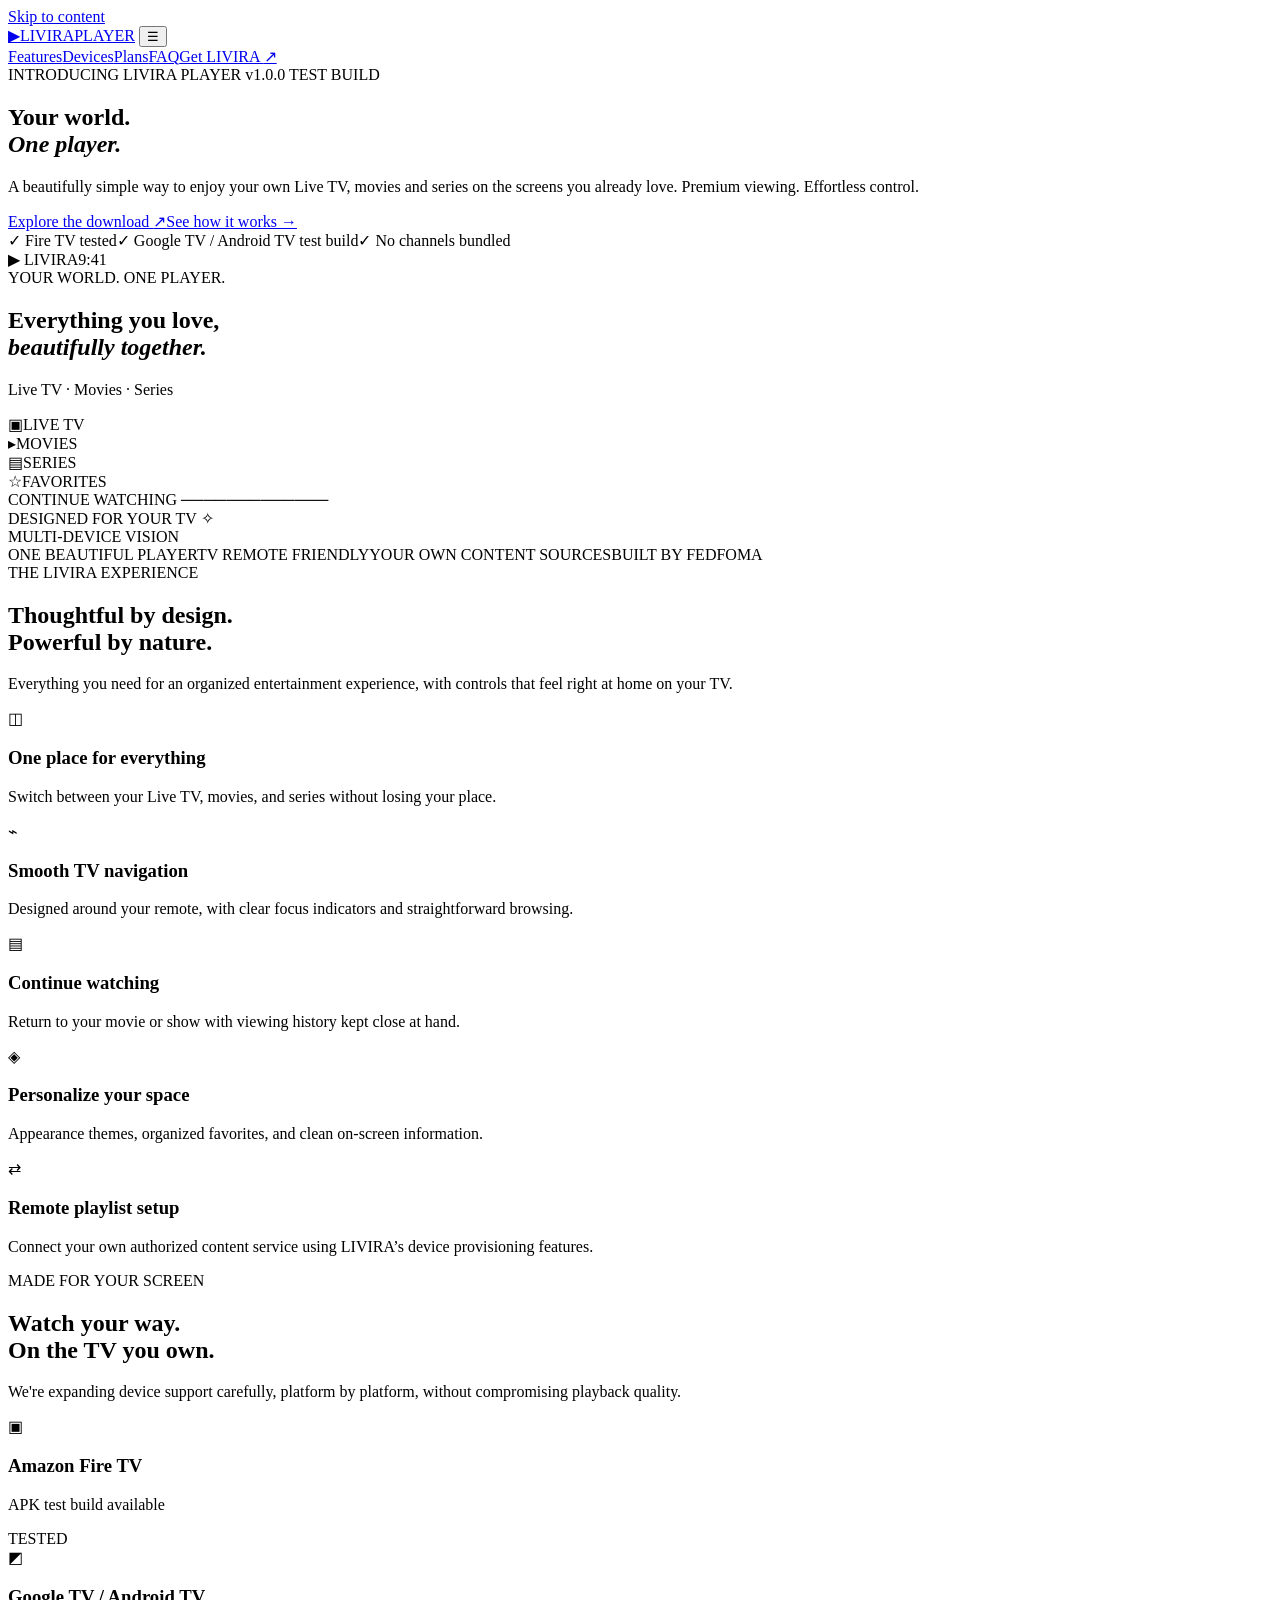
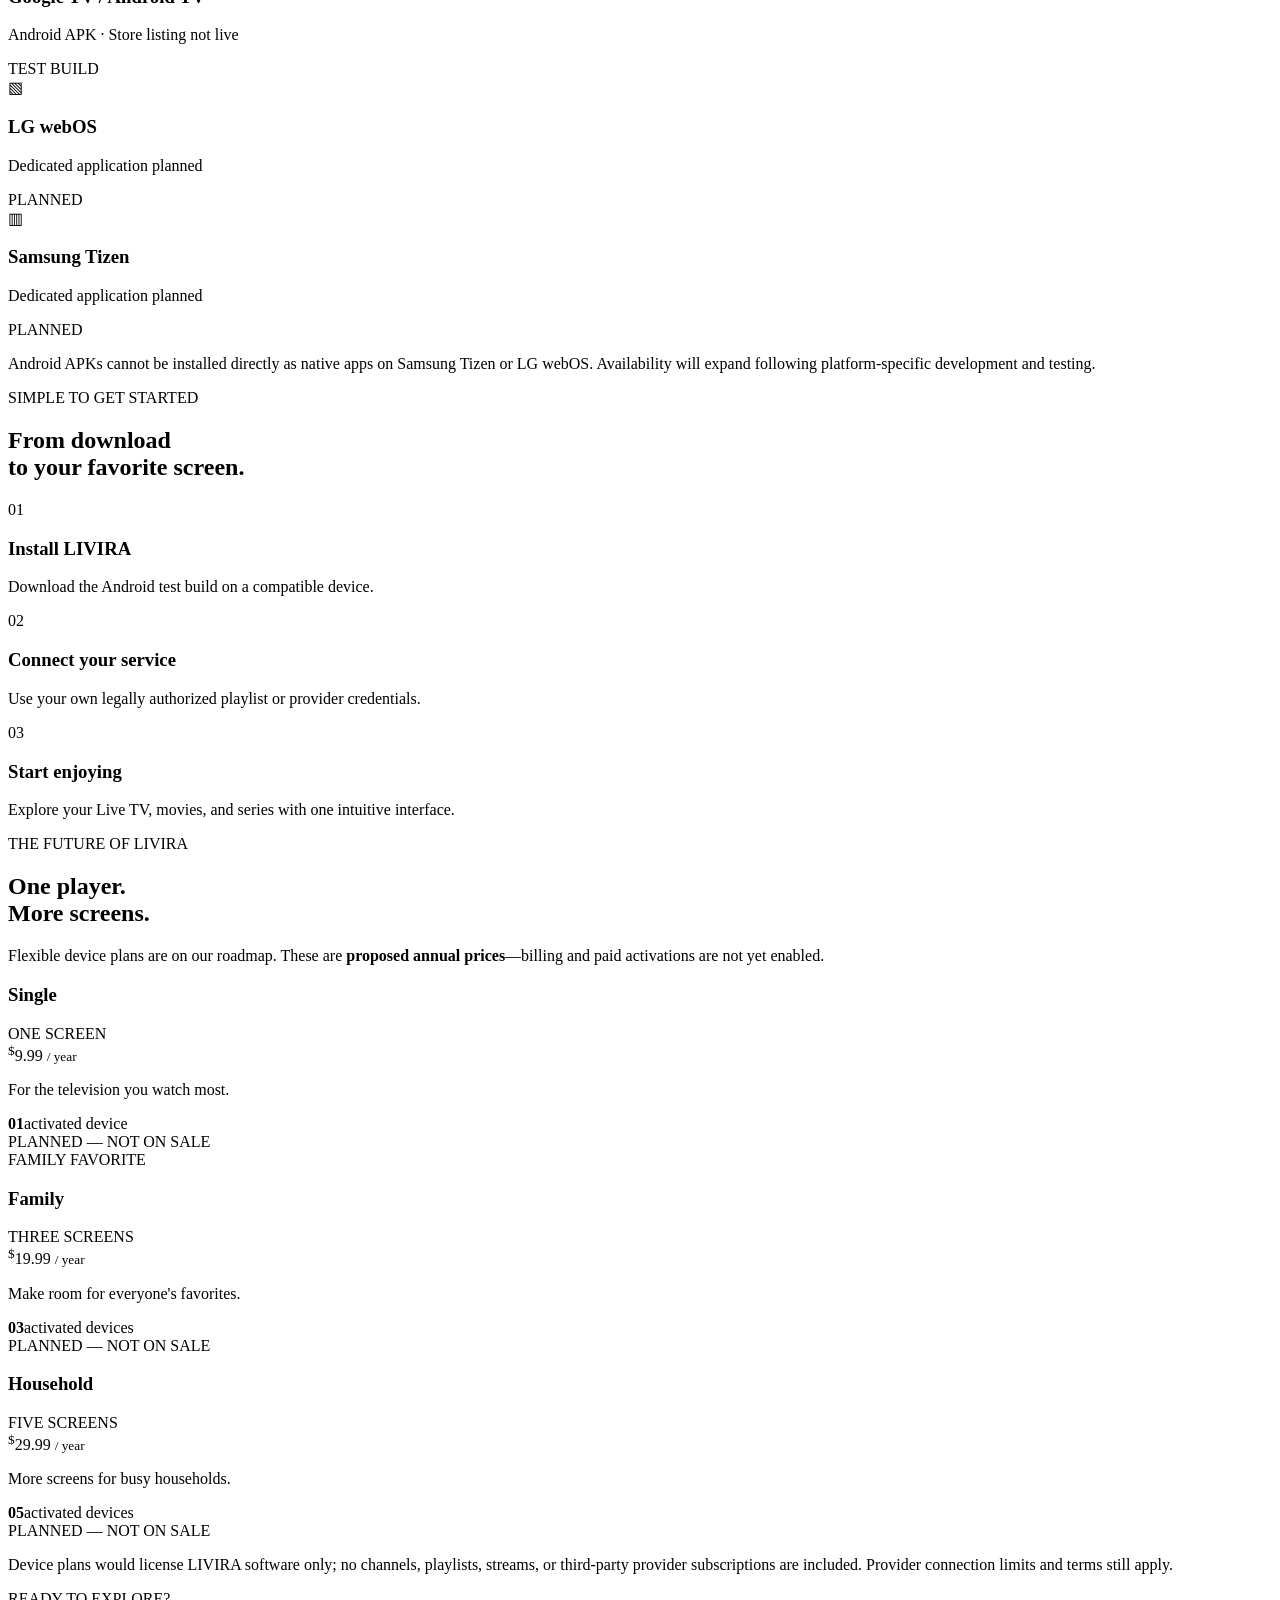
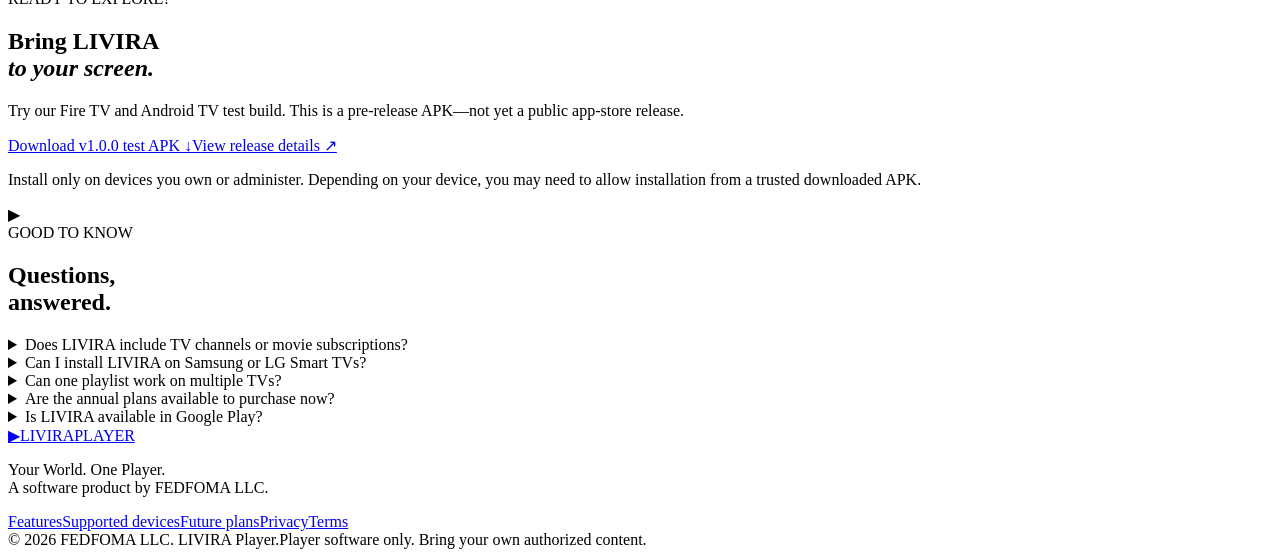
==== index.html @ b3a50a9d "Add LIVIRA website: index.html" ====
<!doctype html>
<html lang="en">
<head>
<meta charset="utf-8"><meta name="viewport" content="width=device-width,initial-scale=1">
<meta name="theme-color" content="#071622"><meta name="description" content="LIVIRA Player brings Live TV, movies, and series together on compatible devices. Bring your own authorized playlists. Free Android TV and Fire TV testing build available.">
<title>LIVIRA Player — Your World. One Player.</title>
<link rel="stylesheet" href="styles.css"><script defer src="app.js"></script>
</head>
<body>
<a class="skip-link" href="#main">Skip to content</a>
<div class="ambient ambient-one"></div><div class="ambient ambient-two"></div>
<header class="site-header"><div class="container nav-wrap">
<a class="brand" href="/" aria-label="LIVIRA Player home"><span class="brand-mark" aria-hidden="true"><span>▶</span></span><span class="brand-type">LIVIRA<span>PLAYER</span></span></a>
<button class="mobile-menu" type="button" aria-label="Toggle menu" aria-expanded="false" aria-controls="primary-nav">☰</button>
<nav class="site-nav" id="primary-nav" aria-label="Main navigation"><a href="#features">Features</a><a href="#devices">Devices</a><a href="#plans">Plans</a><a href="#faq">FAQ</a><a class="nav-cta" href="#download">Get LIVIRA <span aria-hidden="true">↗</span></a></nav>
</div></header>
<main id="main">
<section class="hero container" aria-labelledby="hero-heading"><div class="hero-copy">
<div class="eyebrow"><span class="pulse"></span> INTRODUCING LIVIRA PLAYER <span class="mini-line"></span> v1.0.0 TEST BUILD</div>
<h1 id="hero-heading">Your world.<br><em>One player.</em></h1>
<p class="hero-desc">A beautifully simple way to enjoy your own Live TV, movies and series on the screens you already love. Premium viewing. Effortless control.</p>
<div class="hero-actions"><a class="btn btn-primary" href="#download">Explore the download <span aria-hidden="true">↗</span></a><a class="btn btn-outline" href="#how">See how it works <span aria-hidden="true">→</span></a></div>
<div class="hero-facts"><span><span class="tiny-check">✓</span> Fire TV tested</span><span><span class="tiny-check">✓</span> Google TV / Android TV test build</span><span><span class="tiny-check">✓</span> No channels bundled</span></div>
</div>
<div class="hero-visual" aria-label="Illustrative LIVIRA television interface preview"><div class="tv-frame"><div class="tv-screen"><div class="screen-glow"></div><div class="screen-top"><span class="mock-logo"><span class="play-symbol">▶</span> LIVIRA</span><span class="mock-time">9:41 <i></i></span></div>
<div class="screen-title"><span>YOUR WORLD. ONE PLAYER.</span><h2>Everything you love,<br><em>beautifully together.</em></h2><p>Live TV · Movies · Series</p></div>
<div class="screen-cards"><div class="screen-card selected"><span class="screen-icon">▣</span>LIVE TV</div><div class="screen-card"><span class="screen-icon">▸</span>MOVIES</div><div class="screen-card"><span class="screen-icon">▤</span>SERIES</div><div class="screen-card"><span class="screen-icon">☆</span>FAVORITES</div></div><div class="screen-bottom">CONTINUE WATCHING <span>─────────────</span></div></div></div><div class="tv-base"></div><div class="visual-chip chip-top">DESIGNED FOR YOUR TV <span>✧</span></div><div class="visual-chip chip-bottom"><span class="chip-dot"></span> MULTI-DEVICE VISION</div></div>
</section>
<section class="trust-strip"><div class="container strip-inner"><span>ONE BEAUTIFUL PLAYER</span><span class="strip-divider"></span><span>TV REMOTE FRIENDLY</span><span class="strip-divider"></span><span>YOUR OWN CONTENT SOURCES</span><span class="strip-divider"></span><span>BUILT BY FEDFOMA</span></div></section>
<section id="features" class="section container"><div class="section-head"><div><div class="kicker">THE LIVIRA EXPERIENCE</div><h2>Thoughtful by design.<br><span>Powerful by nature.</span></h2></div><p>Everything you need for an organized entertainment experience, with controls that feel right at home on your TV.</p></div>
<div class="features"><article class="feature featured"><div class="feature-icon">◫</div><h3>One place for everything</h3><p>Switch between your Live TV, movies, and series without losing your place.</p><div class="feature-art"><span class="art-gradient"></span><span class="art-window art-a"></span><span class="art-window art-b"></span><span class="art-window art-c"></span></div></article>
<article class="feature"><div class="feature-icon">⌁</div><h3>Smooth TV navigation</h3><p>Designed around your remote, with clear focus indicators and straightforward browsing.</p></article>
<article class="feature"><div class="feature-icon">▤</div><h3>Continue watching</h3><p>Return to your movie or show with viewing history kept close at hand.</p></article>
<article class="feature"><div class="feature-icon">◈</div><h3>Personalize your space</h3><p>Appearance themes, organized favorites, and clean on-screen information.</p></article>
<article class="feature"><div class="feature-icon">⇄</div><h3>Remote playlist setup</h3><p>Connect your own authorized content service using LIVIRA’s device provisioning features.</p></article></div></section>
<section id="devices" class="section devices-section"><div class="container"><div class="section-head"><div><div class="kicker">MADE FOR YOUR SCREEN</div><h2>Watch your way.<br><span>On the TV you own.</span></h2></div><p>We're expanding device support carefully, platform by platform, without compromising playback quality.</p></div><div class="device-grid"><article class="device-card supported"><div class="device-icon">▣</div><div><h3>Amazon Fire TV</h3><p>APK test build available</p></div><span class="device-state ready">TESTED</span></article><article class="device-card supported"><div class="device-icon">◩</div><div><h3>Google TV / Android TV</h3><p>Android APK · Store listing not live</p></div><span class="device-state">TEST BUILD</span></article><article class="device-card"><div class="device-icon">▧</div><div><h3>LG webOS</h3><p>Dedicated application planned</p></div><span class="device-state future">PLANNED</span></article><article class="device-card"><div class="device-icon">▥</div><div><h3>Samsung Tizen</h3><p>Dedicated application planned</p></div><span class="device-state future">PLANNED</span></article></div><p class="device-note">Android APKs cannot be installed directly as native apps on Samsung Tizen or LG webOS. Availability will expand following platform-specific development and testing.</p></div></section>
<section id="how" class="section container"><div class="section-head"><div><div class="kicker">SIMPLE TO GET STARTED</div><h2>From download<br><span>to your favorite screen.</span></h2></div></div><div class="steps"><div class="step"><div class="step-num">01</div><h3>Install LIVIRA</h3><p>Download the Android test build on a compatible device.</p></div><div class="step"><div class="step-num">02</div><h3>Connect your service</h3><p>Use your own legally authorized playlist or provider credentials.</p></div><div class="step"><div class="step-num">03</div><h3>Start enjoying</h3><p>Explore your Live TV, movies, and series with one intuitive interface.</p></div></div></section>
<section id="plans" class="section pricing-section"><div class="container"><div class="section-head"><div><div class="kicker">THE FUTURE OF LIVIRA</div><h2>One player.<br><span>More screens.</span></h2></div><p>Flexible device plans are on our roadmap. These are <strong>proposed annual prices</strong>—billing and paid activations are not yet enabled.</p></div><div class="pricing-grid"><article class="price-card"><div class="price-top"><h3>Single</h3><span>ONE SCREEN</span></div><div class="price"><sup>$</sup>9.99 <small>/ year</small></div><p>For the television you watch most.</p><div class="price-line"></div><div class="devices-count"><strong>01</strong><span>activated device</span></div><div class="coming">PLANNED — NOT ON SALE</div></article><article class="price-card featured-price"><div class="popular">FAMILY FAVORITE</div><div class="price-top"><h3>Family</h3><span>THREE SCREENS</span></div><div class="price"><sup>$</sup>19.99 <small>/ year</small></div><p>Make room for everyone's favorites.</p><div class="price-line"></div><div class="devices-count"><strong>03</strong><span>activated devices</span></div><div class="coming">PLANNED — NOT ON SALE</div></article><article class="price-card"><div class="price-top"><h3>Household</h3><span>FIVE SCREENS</span></div><div class="price"><sup>$</sup>29.99 <small>/ year</small></div><p>More screens for busy households.</p><div class="price-line"></div><div class="devices-count"><strong>05</strong><span>activated devices</span></div><div class="coming">PLANNED — NOT ON SALE</div></article></div><p class="price-disclaimer">Device plans would license LIVIRA software only; no channels, playlists, streams, or third-party provider subscriptions are included. Provider connection limits and terms still apply.</p></div></section>
<section id="download" class="section download-section"><div class="container download-box"><div class="download-glow"></div><div class="download-content"><div class="kicker">READY TO EXPLORE?</div><h2>Bring LIVIRA<br><em>to your screen.</em></h2><p>Try our Fire TV and Android TV test build. This is a pre-release APK—not yet a public app-store release.</p><div class="download-actions"><a class="btn btn-primary" href="https://github.com/stello602/livira-player-download/releases/download/v1.0.0/app-release.apk" rel="noopener noreferrer">Download v1.0.0 test APK <span aria-hidden="true">↓</span></a><a class="btn btn-outline" href="https://github.com/stello602/livira-player-download/releases/tag/v1.0.0" target="_blank" rel="noopener noreferrer">View release details ↗</a></div><p class="download-note">Install only on devices you own or administer. Depending on your device, you may need to allow installation from a trusted downloaded APK.</p></div><div class="download-decoration"><span>▶</span></div></div></section>
<section id="faq" class="section container faq-section"><div class="section-head"><div><div class="kicker">GOOD TO KNOW</div><h2>Questions,<br><span>answered.</span></h2></div></div><div class="faq-list"><details><summary>Does LIVIRA include TV channels or movie subscriptions?</summary><p>No. LIVIRA is player software. You supply playlists or credentials from services you are authorized to use. LIVIRA does not sell or provide television channels, movies, or media subscriptions.</p></details><details><summary>Can I install LIVIRA on Samsung or LG Smart TVs?</summary><p>Not with the Android APK. Native Samsung Tizen and LG webOS versions are planned but are not yet available.</p></details><details><summary>Can one playlist work on multiple TVs?</summary><p>LIVIRA's future software licensing may support multiple devices, but the content provider sets its own streaming connection rules. You should follow your provider's terms.</p></details><details><summary>Are the annual plans available to purchase now?</summary><p>Not yet. The displayed prices are proposals for future software activation plans. Payment and customer account features are still being developed.</p></details><details><summary>Is LIVIRA available in Google Play?</summary><p>Not yet. The Android test APK is available through the official LIVIRA GitHub release. Google TV / Android TV store distribution is planned.</p></details></div></section>
</main>
<footer class="footer"><div class="container footer-inner"><div><a class="brand" href="/"><span class="brand-mark" aria-hidden="true"><span>▶</span></span><span class="brand-type">LIVIRA<span>PLAYER</span></span></a><p>Your World. One Player.<br>A software product by FEDFOMA LLC.</p></div><div class="footer-links"><a href="#features">Features</a><a href="#devices">Supported devices</a><a href="#plans">Future plans</a><a href="privacy.html">Privacy</a><a href="terms.html">Terms</a></div></div><div class="container bottomline"><span>© <span id="year">2026</span> FEDFOMA LLC. LIVIRA Player.</span><span>Player software only. Bring your own authorized content.</span></div></footer>
</body></html>
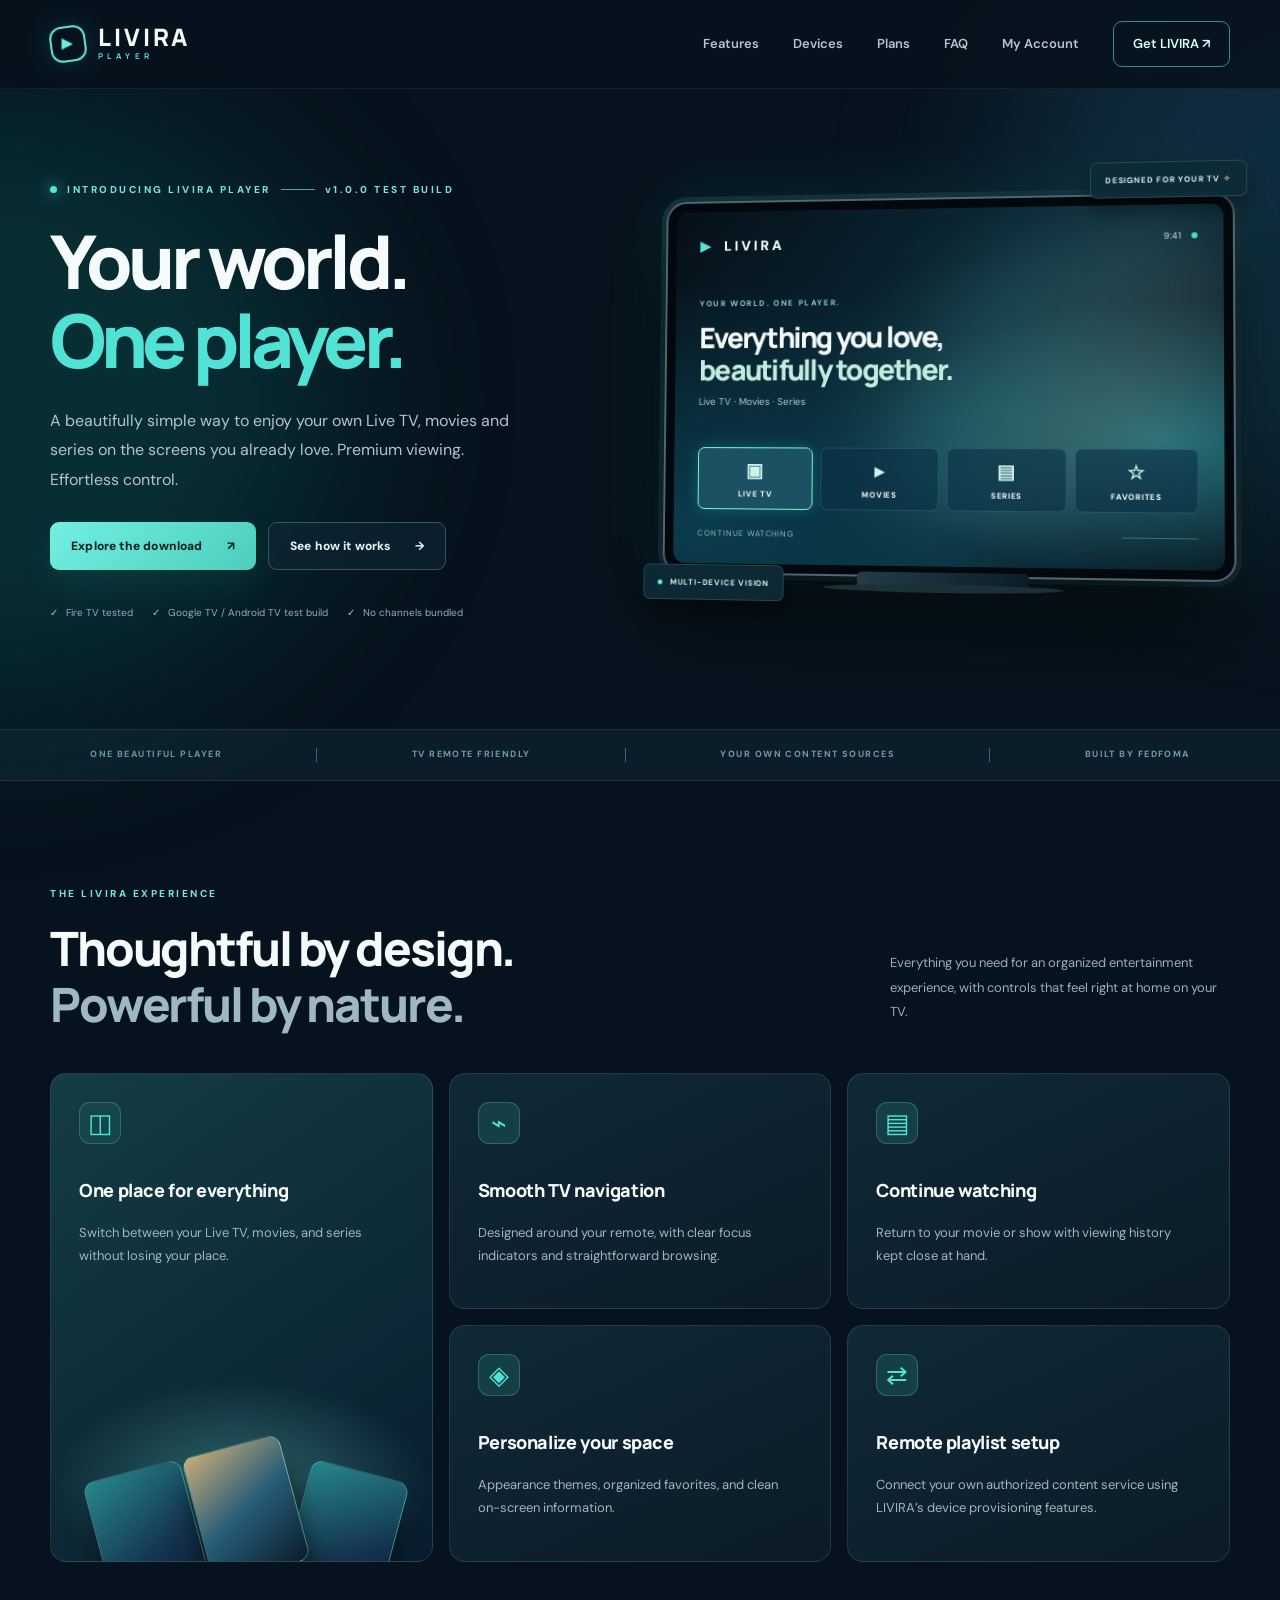
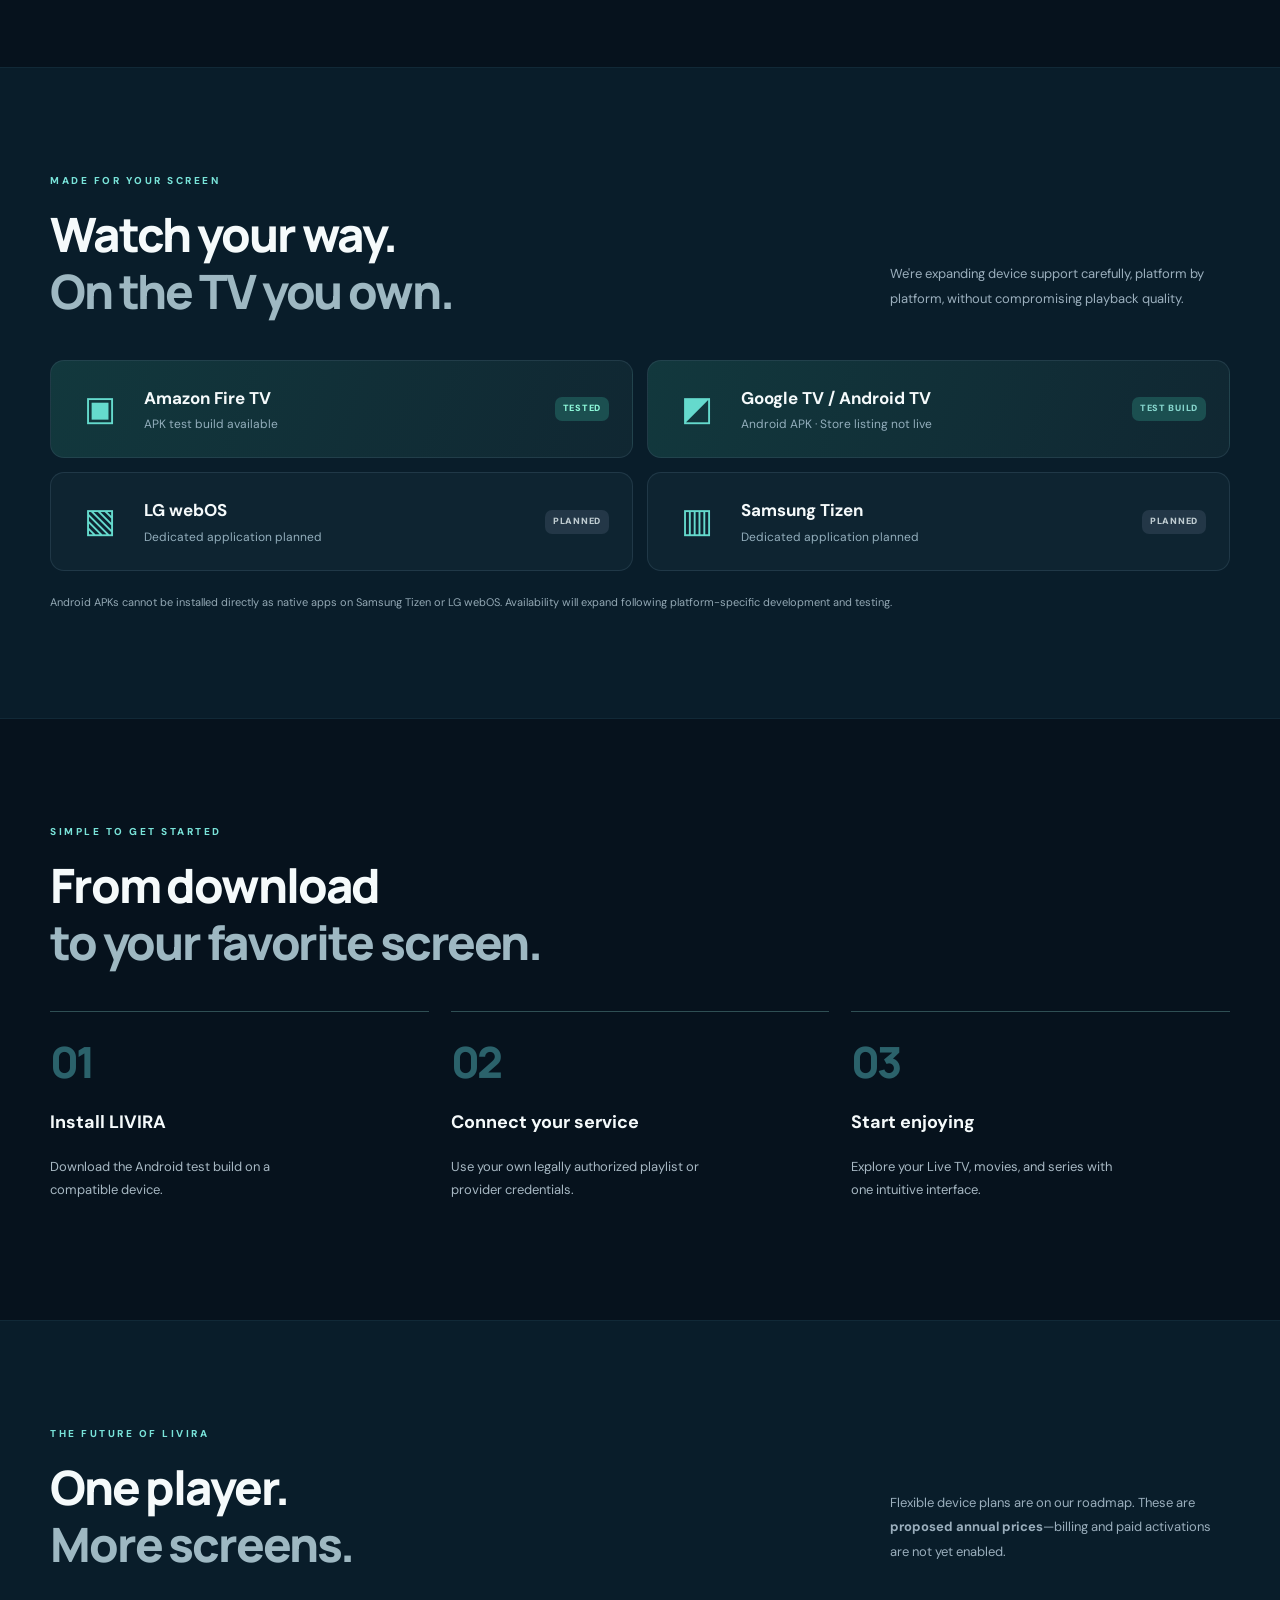
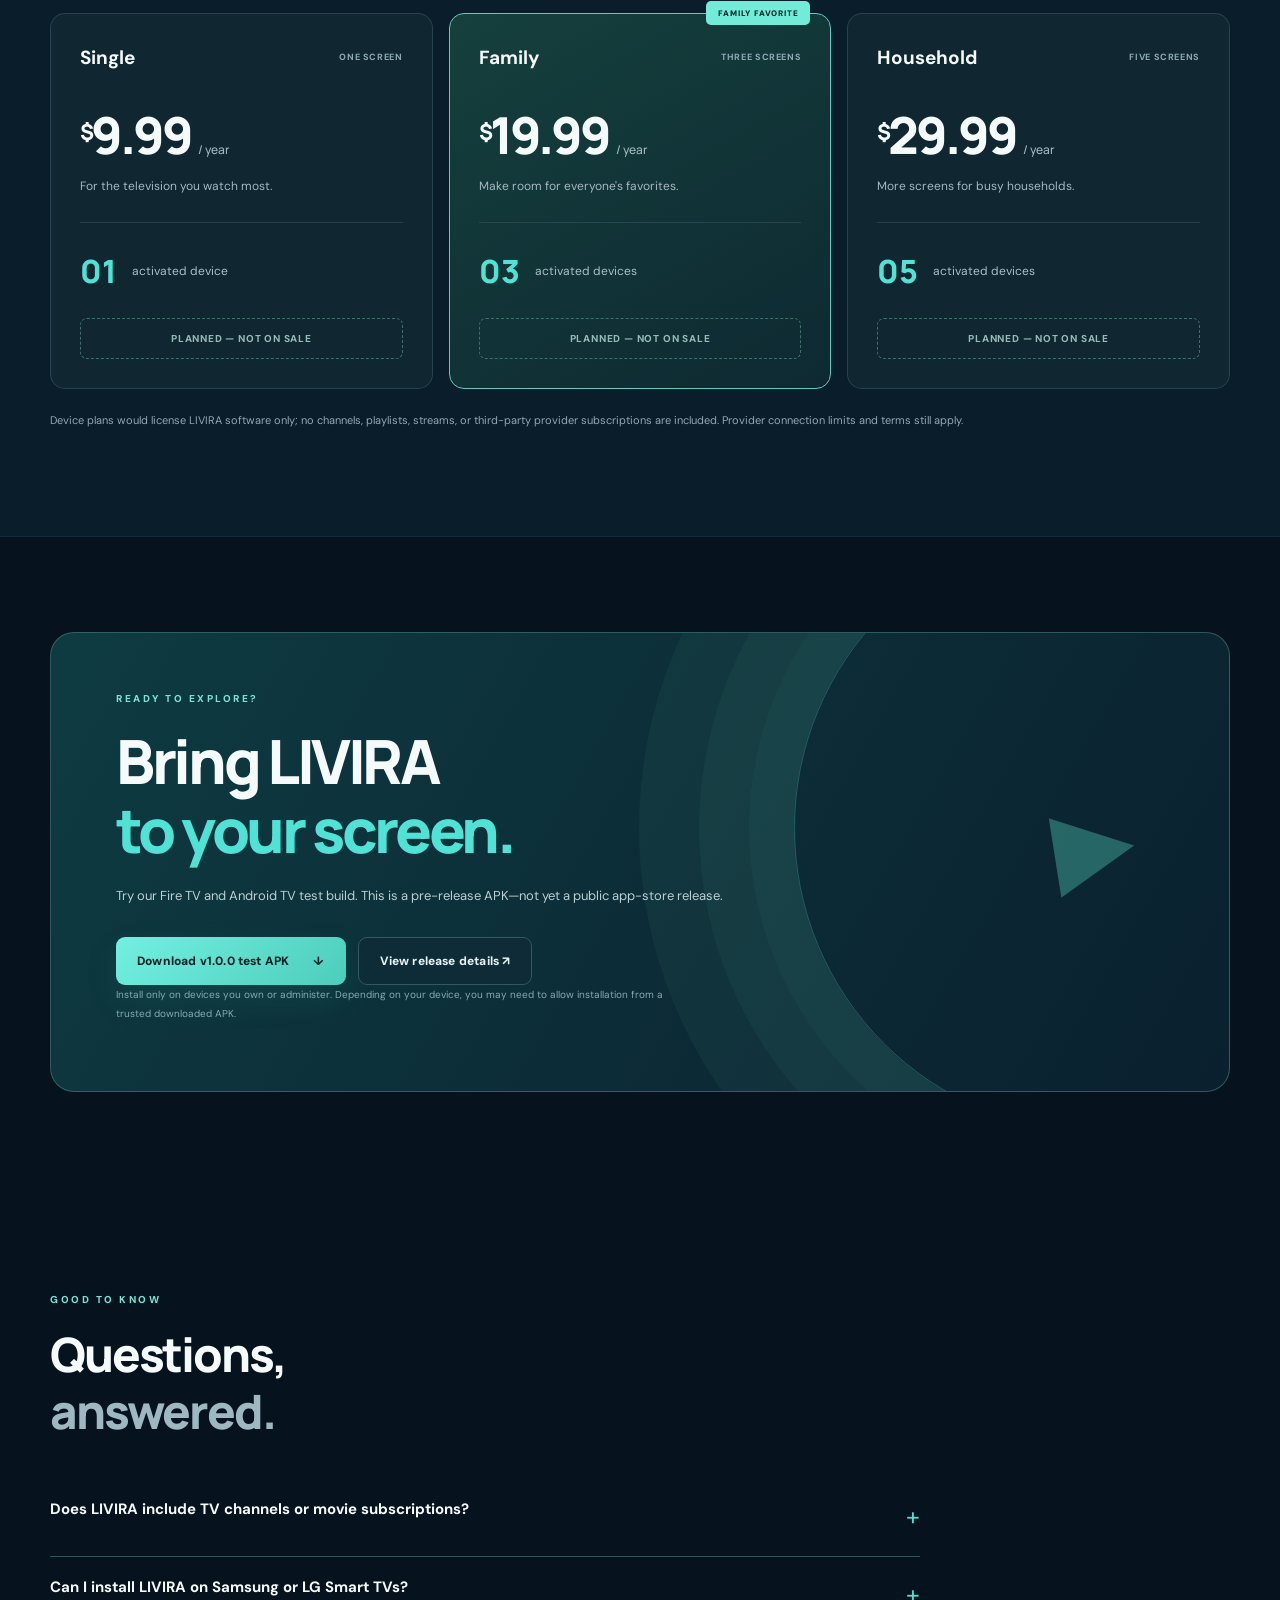
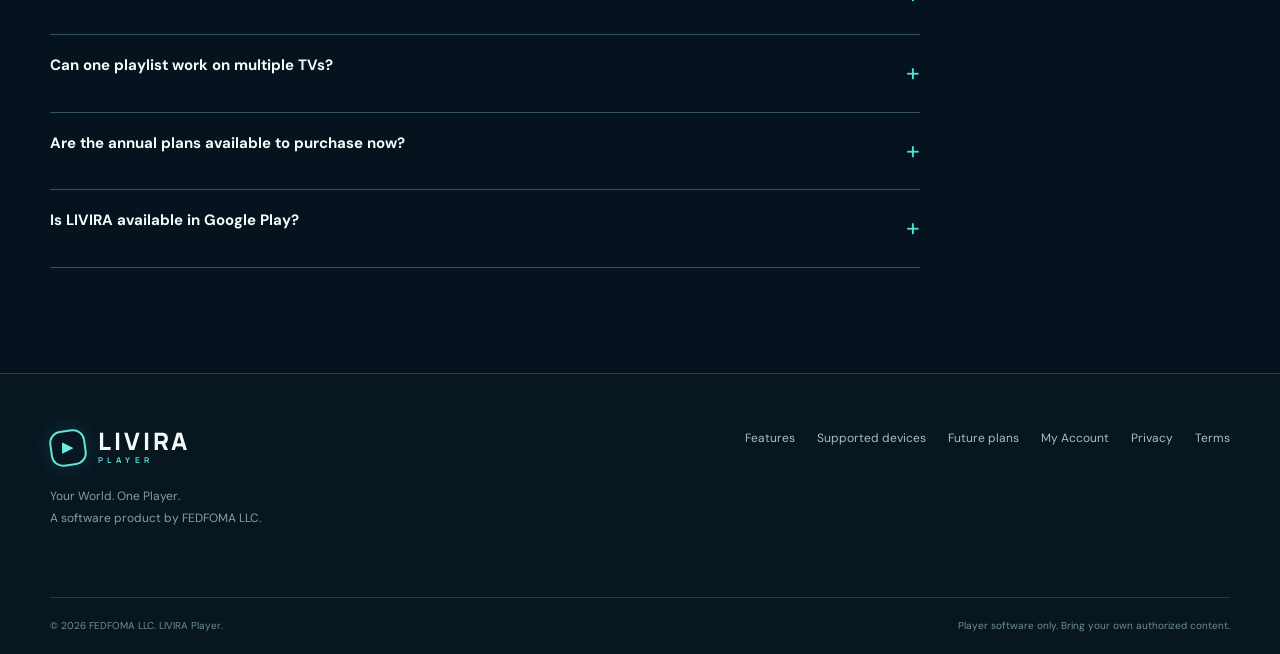
==== commit dbe1f66c: "Link LIVIRA customer account preview from main site" ====
--- a/index.html
+++ b/index.html
@@ -12,7 +12,7 @@
 <header class="site-header"><div class="container nav-wrap">
 <a class="brand" href="/" aria-label="LIVIRA Player home"><span class="brand-mark" aria-hidden="true"><span>▶</span></span><span class="brand-type">LIVIRA<span>PLAYER</span></span></a>
 <button class="mobile-menu" type="button" aria-label="Toggle menu" aria-expanded="false" aria-controls="primary-nav">☰</button>
-<nav class="site-nav" id="primary-nav" aria-label="Main navigation"><a href="#features">Features</a><a href="#devices">Devices</a><a href="#plans">Plans</a><a href="#faq">FAQ</a><a class="nav-cta" href="#download">Get LIVIRA <span aria-hidden="true">↗</span></a></nav>
+<nav class="site-nav" id="primary-nav" aria-label="Main navigation"><a href="#features">Features</a><a href="#devices">Devices</a><a href="#plans">Plans</a><a href="#faq">FAQ</a><a href="/account.html">My Account</a><a class="nav-cta" href="#download">Get LIVIRA <span aria-hidden="true">↗</span></a></nav>
 </div></header>
 <main id="main">
 <section class="hero container" aria-labelledby="hero-heading"><div class="hero-copy">
@@ -37,7 +37,7 @@
 <section id="how" class="section container"><div class="section-head"><div><div class="kicker">SIMPLE TO GET STARTED</div><h2>From download<br><span>to your favorite screen.</span></h2></div></div><div class="steps"><div class="step"><div class="step-num">01</div><h3>Install LIVIRA</h3><p>Download the Android test build on a compatible device.</p></div><div class="step"><div class="step-num">02</div><h3>Connect your service</h3><p>Use your own legally authorized playlist or provider credentials.</p></div><div class="step"><div class="step-num">03</div><h3>Start enjoying</h3><p>Explore your Live TV, movies, and series with one intuitive interface.</p></div></div></section>
 <section id="plans" class="section pricing-section"><div class="container"><div class="section-head"><div><div class="kicker">THE FUTURE OF LIVIRA</div><h2>One player.<br><span>More screens.</span></h2></div><p>Flexible device plans are on our roadmap. These are <strong>proposed annual prices</strong>—billing and paid activations are not yet enabled.</p></div><div class="pricing-grid"><article class="price-card"><div class="price-top"><h3>Single</h3><span>ONE SCREEN</span></div><div class="price"><sup>$</sup>9.99 <small>/ year</small></div><p>For the television you watch most.</p><div class="price-line"></div><div class="devices-count"><strong>01</strong><span>activated device</span></div><div class="coming">PLANNED — NOT ON SALE</div></article><article class="price-card featured-price"><div class="popular">FAMILY FAVORITE</div><div class="price-top"><h3>Family</h3><span>THREE SCREENS</span></div><div class="price"><sup>$</sup>19.99 <small>/ year</small></div><p>Make room for everyone's favorites.</p><div class="price-line"></div><div class="devices-count"><strong>03</strong><span>activated devices</span></div><div class="coming">PLANNED — NOT ON SALE</div></article><article class="price-card"><div class="price-top"><h3>Household</h3><span>FIVE SCREENS</span></div><div class="price"><sup>$</sup>29.99 <small>/ year</small></div><p>More screens for busy households.</p><div class="price-line"></div><div class="devices-count"><strong>05</strong><span>activated devices</span></div><div class="coming">PLANNED — NOT ON SALE</div></article></div><p class="price-disclaimer">Device plans would license LIVIRA software only; no channels, playlists, streams, or third-party provider subscriptions are included. Provider connection limits and terms still apply.</p></div></section>
 <section id="download" class="section download-section"><div class="container download-box"><div class="download-glow"></div><div class="download-content"><div class="kicker">READY TO EXPLORE?</div><h2>Bring LIVIRA<br><em>to your screen.</em></h2><p>Try our Fire TV and Android TV test build. This is a pre-release APK—not yet a public app-store release.</p><div class="download-actions"><a class="btn btn-primary" href="https://github.com/stello602/livira-player-download/releases/download/v1.0.0/app-release.apk" rel="noopener noreferrer">Download v1.0.0 test APK <span aria-hidden="true">↓</span></a><a class="btn btn-outline" href="https://github.com/stello602/livira-player-download/releases/tag/v1.0.0" target="_blank" rel="noopener noreferrer">View release details ↗</a></div><p class="download-note">Install only on devices you own or administer. Depending on your device, you may need to allow installation from a trusted downloaded APK.</p></div><div class="download-decoration"><span>▶</span></div></div></section>
-<section id="faq" class="section container faq-section"><div class="section-head"><div><div class="kicker">GOOD TO KNOW</div><h2>Questions,<br><span>answered.</span></h2></div></div><div class="faq-list"><details><summary>Does LIVIRA include TV channels or movie subscriptions?</summary><p>No. LIVIRA is player software. You supply playlists or credentials from services you are authorized to use. LIVIRA does not sell or provide television channels, movies, or media subscriptions.</p></details><details><summary>Can I install LIVIRA on Samsung or LG Smart TVs?</summary><p>Not with the Android APK. Native Samsung Tizen and LG webOS versions are planned but are not yet available.</p></details><details><summary>Can one playlist work on multiple TVs?</summary><p>LIVIRA's future software licensing may support multiple devices, but the content provider sets its own streaming connection rules. You should follow your provider's terms.</p></details><details><summary>Are the annual plans available to purchase now?</summary><p>Not yet. The displayed prices are proposals for future software activation plans. Payment and customer account features are still being developed.</p></details><details><summary>Is LIVIRA available in Google Play?</summary><p>Not yet. The Android test APK is available through the official LIVIRA GitHub release. Google TV / Android TV store distribution is planned.</p></details></div></section>
+<section id="faq" class="section container faq-section"><div class="section-head"><div><div class="kicker">GOOD TO KNOW</div><h2>Questions,<br><span>answered.</span></h2></div></div><div class="faq-list"><details><summary>Does LIVIRA include TV channels or movie subscriptions?</summary><p>No. LIVIRA is player software. You supply playlists or credentials from services you are authorized to use. LIVIRA does not sell or provide television channels, movies, or media subscriptions.</p></details><details><summary>Can I install LIVIRA on Samsung or LG Smart TVs?</summary><p>Not with the Android APK. Native Samsung Tizen and LG webOS versions are planned but are not yet available.</p></details><details><summary>Can one playlist work on multiple TVs?</summary><p>LIVIRA's future software licensing may support multiple devices, but the content provider sets its own streaming connection rules. You should follow your provider's terms.</p></details><details><summary>Are the annual plans available to purchase now?</summary><p>Not yet. The displayed prices are proposals for future software activation plans. Customer account registration is in early-access testing. Paid checkout and device activation are still being developed.</p></details><details><summary>Is LIVIRA available in Google Play?</summary><p>Not yet. The Android test APK is available through the official LIVIRA GitHub release. Google TV / Android TV store distribution is planned.</p></details></div></section>
 </main>
-<footer class="footer"><div class="container footer-inner"><div><a class="brand" href="/"><span class="brand-mark" aria-hidden="true"><span>▶</span></span><span class="brand-type">LIVIRA<span>PLAYER</span></span></a><p>Your World. One Player.<br>A software product by FEDFOMA LLC.</p></div><div class="footer-links"><a href="#features">Features</a><a href="#devices">Supported devices</a><a href="#plans">Future plans</a><a href="privacy.html">Privacy</a><a href="terms.html">Terms</a></div></div><div class="container bottomline"><span>© <span id="year">2026</span> FEDFOMA LLC. LIVIRA Player.</span><span>Player software only. Bring your own authorized content.</span></div></footer>
+<footer class="footer"><div class="container footer-inner"><div><a class="brand" href="/"><span class="brand-mark" aria-hidden="true"><span>▶</span></span><span class="brand-type">LIVIRA<span>PLAYER</span></span></a><p>Your World. One Player.<br>A software product by FEDFOMA LLC.</p></div><div class="footer-links"><a href="#features">Features</a><a href="#devices">Supported devices</a><a href="#plans">Future plans</a><a href="/account.html">My Account</a><a href="privacy.html">Privacy</a><a href="terms.html">Terms</a></div></div><div class="container bottomline"><span>© <span id="year">2026</span> FEDFOMA LLC. LIVIRA Player.</span><span>Player software only. Bring your own authorized content.</span></div></footer>
 </body></html>
--- a/styles.css
+++ b/styles.css
@@ -0,0 +1,3 @@
+@import url('https://fonts.googleapis.com/css2?family=DM+Sans:wght@400;500;600;700;800&family=Manrope:wght@400;500;600;700;800&display=swap');
+:root{--ink:#07121c;--deep:#081925;--panel:#101f2c;--line:rgba(170,214,218,.14);--white:#f5fafb;--muted:#a0b2c1;--teal:#51e2d6;--gold:#ddb982;--container:1180px}*{box-sizing:border-box}html{scroll-behavior:smooth}body{margin:0;background:#06121d;color:var(--white);font-family:'DM Sans',Arial,sans-serif;line-height:1.55;overflow-x:hidden}a{color:inherit;text-decoration:none}button{font:inherit}h1,h2,h3,p{margin-top:0}button,a,summary{outline-offset:4px}a:focus-visible,button:focus-visible,summary:focus-visible{outline:2px solid var(--teal)}.container{width:min(var(--container),calc(100% - 64px));margin:auto}.skip-link{position:absolute;top:-80px;z-index:100;background:white;color:black;padding:12px}.skip-link:focus{top:0}.ambient{pointer-events:none;position:absolute;border-radius:50%;filter:blur(90px);opacity:.35}.ambient-one{width:720px;height:600px;left:-380px;top:100px;background:#0a645e}.ambient-two{width:650px;height:650px;right:-380px;top:-130px;background:#225b7b}.site-header{position:relative;z-index:10;border-bottom:1px solid rgba(255,255,255,.06);background:rgba(6,18,29,.86);backdrop-filter:blur(20px)}.nav-wrap{height:88px;display:flex;align-items:center;justify-content:space-between}.brand{display:flex;align-items:center;gap:12px}.brand-mark{width:36px;height:36px;border:2px solid #62e4d9;border-radius:12px;display:grid;place-items:center;transform:rotate(-8deg);box-shadow:0 0 25px #3dddd525}.brand-mark span{font-size:15px;color:#67efe2;transform:rotate(8deg)}.brand-type{font:800 24px/1 'Manrope',sans-serif;letter-spacing:.12em}.brand-type>span{display:block;font:700 8px/1.7 'Manrope',sans-serif;color:var(--teal);letter-spacing:.55em}.site-nav{display:flex;align-items:center;gap:34px;font-size:13px;font-weight:600;color:#b6c6d1}.site-nav>a:not(.nav-cta):hover{color:var(--teal)}.nav-cta{padding:12px 19px;border:1px solid #398a8a;border-radius:9px;color:#dcfffa}.nav-cta:hover{background:#12443f}.mobile-menu{display:none;background:none;color:white;border:0;font-size:28px}.hero{min-height:640px;position:relative;display:grid;grid-template-columns:1fr 1.05fr;align-items:center;gap:60px;padding-top:75px;padding-bottom:90px}.eyebrow,.kicker{font-size:10px;letter-spacing:.25em;color:#79e3d9;font-weight:800;display:flex;align-items:center;gap:10px}.pulse{height:7px;width:7px;border-radius:50%;background:#52e6ca;box-shadow:0 0 15px #53ffe9}.mini-line{height:1px;flex:1;max-width:34px;background:#5e9e9c}.hero h1{font:800 clamp(54px,5.8vw,86px)/1.07 'Manrope',sans-serif;letter-spacing:-.065em;margin:23px 0 26px}.hero h1 em,.download-box h2 em{font-style:normal;color:var(--teal)}.hero-desc{max-width:480px;font-size:16px;color:#b4c3ce;line-height:1.85}.hero-actions,.download-actions{display:flex;align-items:center;gap:12px;flex-wrap:wrap;margin-top:28px}.btn{display:inline-flex;align-items:center;justify-content:center;gap:24px;min-height:48px;border-radius:9px;padding:13px 21px;font-weight:800;font-size:12px;letter-spacing:.015em;transition:transform .2s,background .2s}.btn:hover{transform:translateY(-2px)}.btn-primary{background:linear-gradient(135deg,#72efe1,#4dcdbb);color:#072323;box-shadow:0 14px 35px #34cfbb19}.btn-outline{border:1px solid #335763;background:#10283888;color:#e6f2f2}.hero-facts{display:flex;flex-wrap:wrap;gap:12px 19px;color:#94adbb;font-size:10px;margin-top:35px}.tiny-check{color:#61e5d4;margin-right:5px}.hero-visual{position:relative;padding:20px 0 40px;transform:perspective(1200px) rotateY(-6deg) rotateX(2deg)}.tv-frame{border-radius:21px;background:#02080c;padding:9px;border:2px solid #506674;box-shadow:0 35px 85px #000b,0 0 72px #208b8740,0 0 0 5px #162f3a}.tv-screen{min-height:342px;overflow:hidden;position:relative;border-radius:12px;padding:25px;background:radial-gradient(ellipse at 90% 65%,#256e78 0,transparent 42%),radial-gradient(ellipse at 5% 90%,#0a3c4d 0,transparent 55%),linear-gradient(125deg,#061019,#0c3040 62%,#071822);display:flex;flex-direction:column;justify-content:space-between}.screen-glow{position:absolute;right:-50px;top:40px;height:250px;width:440px;border-radius:70%;background:linear-gradient(140deg,transparent 5%,#489e9940,#e2b78520 66%,transparent);filter:blur(35px);transform:rotate(-25deg)}.screen-top,.screen-title,.screen-cards,.screen-bottom{position:relative;z-index:1}.screen-top{display:flex;justify-content:space-between}.mock-logo{color:#e6ffff;font-size:14px;font-weight:900;letter-spacing:.21em}.play-symbol{color:var(--teal);margin-right:5px}.mock-time{font-size:9px;color:#d4e4e4}.mock-time i{width:6px;height:6px;background:#49dbc5;border-radius:50%;display:inline-block;margin-left:8px}.screen-title{margin-top:33px}.screen-title>span{color:#88ccc7;letter-spacing:.2em;font-size:8px;font-weight:800}.screen-title h2{margin:9px 0 8px;font:800 29px/1.13 'Manrope',sans-serif;letter-spacing:-.06em}.screen-title h2 em{font-style:normal;color:#c1eddf}.screen-title p{font-size:10px;color:#acccd0}.screen-cards{display:grid;grid-template-columns:repeat(4,1fr);gap:8px;margin-top:28px}.screen-card{min-height:63px;border-radius:7px;border:1px solid #5792a44d;background:#0b3145a0;display:flex;flex-direction:column;justify-content:center;align-items:center;gap:3px;font-size:8px;font-weight:800;letter-spacing:.09em}.screen-icon{font-size:19px;color:#cef2ed}.screen-card.selected{border:1.5px solid #7df3de;box-shadow:0 0 14px #35dfc73d;background:#1c5163}.screen-bottom{font-size:8px;letter-spacing:.12em;color:#9bb6c1;margin-top:18px;display:flex;justify-content:space-between}.screen-bottom span{letter-spacing:0;color:#4d9b95}.tv-base{width:30%;height:16px;border-radius:5px 5px 0 0;background:linear-gradient(120deg,#253d49,#0a1b27);margin:-5px auto 0;position:relative}.tv-base:after{content:"";position:absolute;width:140%;height:8px;left:-20%;bottom:-4px;border-radius:50%;background:#1b313a}.visual-chip{position:absolute;border:1px solid #4b797966;background:#0d2a36e8;backdrop-filter:blur(9px);border-radius:7px;color:#d5ece8;font-size:8px;font-weight:800;letter-spacing:.1em;padding:11px 14px;box-shadow:0 12px 25px #0006}.chip-top{right:-12px;top:-12px}.chip-top span{color:var(--gold)}.chip-bottom{left:-20px;bottom:25px}.chip-dot{display:inline-block;width:5px;height:5px;background:#5aecd9;border-radius:50%;margin-right:5px}.trust-strip{border-block:1px solid rgba(255,255,255,.09);background:#0d202bcc}.strip-inner{padding-block:18px;display:flex;align-items:center;justify-content:space-around;gap:14px;font-size:9px;font-weight:800;letter-spacing:.16em;color:#7197a4}.strip-divider{height:14px;width:1px;background:#3a6475}.section{padding-block:105px;position:relative}.section-head{display:flex;align-items:end;justify-content:space-between;gap:45px;margin-bottom:40px}.section-head h2{font:800 clamp(34px,3.7vw,53px)/1.2 'Manrope',sans-serif;letter-spacing:-.045em;margin:18px 0 0}.section-head h2 span{color:#9eb8c2}.section-head>p{max-width:340px;font-size:13px;line-height:1.9;color:#9bafbd;margin-bottom:8px}.features{display:grid;grid-template-columns:repeat(3,1fr);gap:16px}.feature{background:linear-gradient(155deg,#102936,#0b1b27);border:1px solid var(--line);border-radius:16px;padding:28px;min-height:224px;overflow:hidden}.feature.featured{grid-row:span 2;position:relative;min-height:466px;background:linear-gradient(145deg,#143d45,#081c2d)}.feature-icon{height:42px;width:42px;display:grid;place-items:center;border:1px solid #55968b70;background:#194f50a0;border-radius:11px;color:var(--teal);font-size:26px;margin-bottom:35px}.feature h3{font:800 18px/1.3 'Manrope',sans-serif;letter-spacing:-.02em}.feature p{color:#a1b5c0;font-size:13px;max-width:310px;line-height:1.8}.feature-art{position:absolute;bottom:-38px;left:0;right:0;height:220px}.art-gradient{position:absolute;inset:0;background:radial-gradient(ellipse at center,#62cdc165,transparent 70%)}.art-window{position:absolute;border-radius:12px;width:100px;height:130px;background:linear-gradient(150deg,#26878c,#14324e 65%,#091c2c);box-shadow:0 30px 25px #0008;border:1px solid #7ccec260;transform:rotate(-15deg);bottom:0}.art-a{left:12%}.art-b{left:38%;bottom:25px;background:linear-gradient(150deg,#c8ac79,#275c78 50%,#0b1c2a);z-index:2}.art-c{left:64%;transform:rotate(15deg)}.devices-section,.pricing-section{background:#091d2a;border-block:1px solid #23435355}.device-grid{display:grid;grid-template-columns:repeat(2,1fr);gap:14px}.device-card{display:flex;align-items:center;gap:18px;padding:22px 23px;border:1px solid #38526270;border-radius:14px;background:#0e2431}.device-card.supported{background:linear-gradient(110deg,#12383d,#102732)}.device-icon{font-size:34px;color:#65dacd;width:52px;text-align:center}.device-card h3{font-size:17px;margin:0 0 4px}.device-card p{font-size:12px;color:#93aebc;margin:0}.device-state{margin-left:auto;white-space:nowrap;color:#85d5cc;font-size:9px;font-weight:900;letter-spacing:.08em;padding:5px 8px;border-radius:7px;background:#1b4f50}.device-state.ready{color:#8cf6d7}.device-state.future{color:#becbd0;background:#233747}.device-note,.price-disclaimer{font-size:11px;color:#93a8b4;margin:22px 0 0;line-height:1.8}.steps{display:grid;grid-template-columns:repeat(3,1fr);gap:22px}.step{border-top:1px solid #4b77799a;padding-top:20px}.step-num{font:800 43px 'Manrope',sans-serif;color:#2b626b;letter-spacing:-.07em;margin-bottom:18px}.step h3{font-size:18px}.step p{font-size:13px;color:#a7b8c3;max-width:270px;line-height:1.8}.pricing-grid{display:grid;grid-template-columns:repeat(3,1fr);gap:16px}.price-card{border:1px solid #42637379;background:#102630;border-radius:15px;padding:29px;position:relative}.featured-price{background:linear-gradient(150deg,#15403d,#0e2932);border:1px solid #67c9bc}.popular{position:absolute;top:-13px;right:20px;background:#73ebd9;color:#062b29;font-size:8px;padding:6px 12px;border-radius:5px;font-weight:900;letter-spacing:.1em}.price-top{display:flex;justify-content:space-between;align-items:center}.price-top h3{font-size:19px;margin:0}.price-top>span{font-size:9px;color:#8ca8b4;letter-spacing:.07em;font-weight:800}.price{font:800 clamp(36px,4vw,51px) 'Manrope',sans-serif;letter-spacing:-.06em;margin:28px 0 8px}.price sup{font-size:22px;vertical-align:14px}.price small{font-size:12px;letter-spacing:0;color:#a1bac0;font-weight:500}.price-card>p{font-size:12px;color:#a4b7c2}.price-line{height:1px;background:#45626e65;margin-block:26px}.devices-count{display:flex;align-items:center;gap:15px}.devices-count strong{font:800 32px 'Manrope',sans-serif;color:var(--teal)}.devices-count span{font-size:12px;color:#a9bfca}.coming{font-size:10px;letter-spacing:.08em;color:#95bab7;margin-top:25px;font-weight:800;padding:12px;border:1px dashed #426f6c;text-align:center;border-radius:7px}.download-section{padding-top:95px;padding-bottom:95px}.download-box{position:relative;background:linear-gradient(120deg,#0e3b42,#0a202e);border:1px solid #477d7a99;border-radius:24px;overflow:hidden;min-height:375px;display:flex;align-items:center;padding:58px 65px}.download-glow{position:absolute;width:610px;height:610px;border:1px solid #6aede63f;border-radius:50%;right:-175px;top:-110px;box-shadow:0 0 0 45px #50d6c509,0 0 0 95px #64cab50d,0 0 0 155px #9ae6c40c}.download-content{position:relative;z-index:2;max-width:610px}.download-box h2{font:800 clamp(36px,5vw,61px)/1.13 'Manrope',sans-serif;letter-spacing:-.055em;margin:20px 0}.download-box p{font-size:13px;color:#b9d0d2;line-height:1.9}.download-note{max-width:550px;font-size:10px!important;color:#86aab4!important}.download-decoration{position:absolute;right:95px;top:130px;font-size:105px;color:#5eedd154;transform:rotate(-9deg)}.faq-list{max-width:870px}.faq-list details{border-bottom:1px solid #34525c;padding:19px 0}.faq-list summary{cursor:pointer;font-weight:700;list-style:none;display:flex;justify-content:space-between;font-size:15px}.faq-list summary::-webkit-details-marker{display:none}.faq-list summary:after{content:'+';font-size:25px;font-weight:400;color:var(--teal)}.faq-list details[open] summary:after{content:'−'}.faq-list p{font-size:13px;color:#a9bdc5;max-width:740px;line-height:1.9;margin:12px 0 8px}.footer{background:#081620;border-top:1px solid #25404d}.footer-inner{display:flex;justify-content:space-between;padding-block:55px;gap:40px}.footer p{font-size:12px;color:#869daa;line-height:1.9;margin-top:18px}.footer-links{display:flex;gap:22px;flex-wrap:wrap;align-items:start;font-size:12px;color:#a8bdc6}.footer-links a:hover{color:var(--teal)}.bottomline{display:flex;justify-content:space-between;border-top:1px solid #243c46;padding-block:20px;font-size:10px;color:#708d9a;gap:20px}.legal-page{max-width:800px;padding-top:80px;padding-bottom:130px}.legal-page h1{font:800 48px 'Manrope',sans-serif;letter-spacing:-.04em}.legal-page h2{font:800 20px 'Manrope',sans-serif;margin-top:32px}.legal-page p,.legal-page li{color:#abbcc6;font-size:14px;line-height:1.9}
+@media(max-width:1050px){.hero{gap:30px}.tv-screen{min-height:315px}.screen-title h2{font-size:24px}.hero h1{font-size:62px}.visual-chip{display:none}}@media(max-width:800px){.container{width:min(100% - 36px,600px)}.nav-wrap{height:70px}.mobile-menu{display:block}.site-nav{display:none;position:absolute;top:70px;left:0;right:0;background:#081b28;border-bottom:1px solid #23434b;padding:18px;flex-direction:column;align-items:stretch;gap:14px}.site-nav.open{display:flex}.hero{display:flex;flex-direction:column;align-items:stretch;padding:65px 0 80px;gap:20px;min-height:0}.hero h1{font-size:clamp(50px,10vw,70px)}.hero-visual{transform:none;width:min(100%,520px);align-self:center;padding-top:42px}.section{padding-block:70px}.section-head{display:block}.section-head>p{max-width:530px;margin-top:24px}.features{grid-template-columns:1fr 1fr}.feature.featured{grid-row:span 2}.device-grid{grid-template-columns:1fr}.pricing-grid{gap:12px}.price-card{padding:20px}.price-top{display:block}.price-top>span{display:block;margin-top:8px}.price{font-size:36px}.download-box{padding:45px 34px}.download-decoration{right:35px;opacity:.3}.strip-inner{font-size:8px;flex-wrap:wrap}.strip-divider{display:none}}@media(max-width:580px){.hero h1{font-size:54px}.hero-desc{font-size:14px}.tv-screen{min-height:270px;padding:16px}.screen-title{margin-top:20px}.screen-title h2{font-size:21px}.screen-cards{gap:5px;margin-top:18px}.screen-card{min-height:49px;font-size:6px}.screen-icon{font-size:15px}.screen-bottom{margin-top:12px}.features,.steps,.pricing-grid{grid-template-columns:1fr}.feature.featured{grid-row:auto;min-height:390px}.device-card{padding:17px 14px;gap:11px}.device-icon{width:34px;font-size:26px}.device-card h3{font-size:14px}.device-card p{font-size:11px}.device-state{font-size:8px}.section-head h2{font-size:35px}.footer-inner,.bottomline{flex-direction:column}.footer-links{gap:15px}.download-box{padding:36px 24px}.download-actions .btn{width:100%}}
